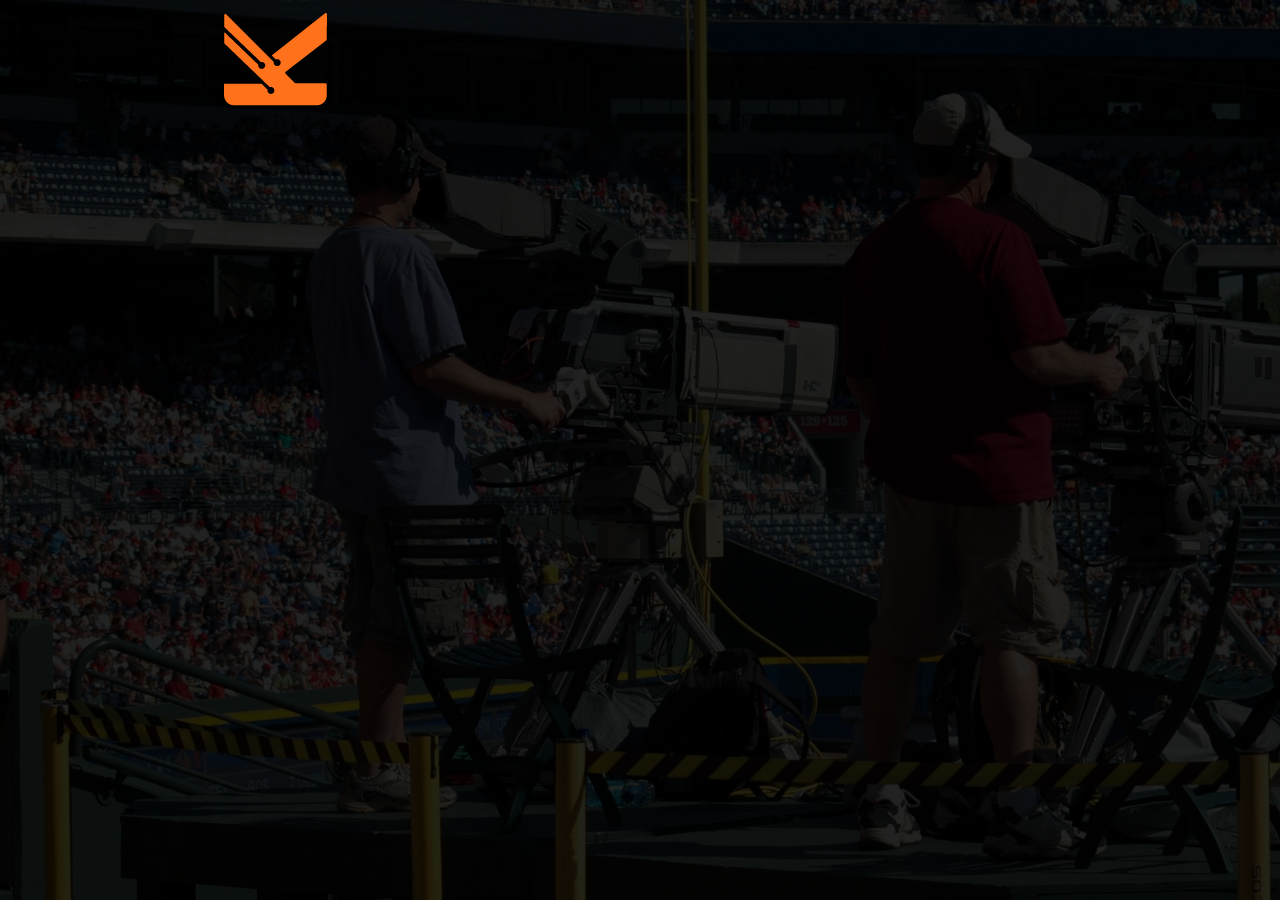
==== index2.html @ 62f9f516 "style :lipstick: mejora css y html" ====
<!DOCTYPE html>
<html lang="en">
<head>
    <meta charset="UTF-8">
    <meta name="viewport" content="width=device-width, initial-scale=1.0">
    <title>Document</title>
    <link rel="stylesheet" href="./index2.css">
</head>
<body>
    <div class="Logo">
        <img src="Imagenes/Logo.png" alt="">
    </div>
    <div class="Login2">
        <div class="Imagen"><img src="Imagenes/Logo-Login.png" alt=""></div>
        <p>Bienvenido de nuevo</p>
        <div class="Imagen2"><img src="" alt=""></div>
        <p>Andres Pedraza</p>
        <p>Usuario Administrador</p>
    </div>
</body>
</html>
---- index2.css ----
*{
    margin: 0;
    padding: 0;
    box-sizing: border-box;
}
body{
    display: flex;
    position: absolute;
    width: 100%;
    height: 100%;
    background-image: url(./Imagenes/Fondo.png);
    background-repeat: no-repeat;
    background-size: cover;
    background-color: #000;
}
.Logo{
    position: absolute;
    top: 23vi;
    left: 45vi;
    animation: logo 2s;
    opacity: 0;
}
@keyframes logo{
    0%{
        opacity: 1;
    }
    50%{
        opacity: 0;
    }
    100%{
        opacity: 1;
    }
}
.Login{
    position: absolute;
    background-color: white;
    width: 40vi;
    height: 30vi;
    top: 13vi;
    left: 29vi;
    animation: login 4s forwards;
    animation-delay: 2.5s;
    opacity: 0;
    border-radius: 67px;
}
@keyframes login{
    0%{
        opacity: 0;
    }
    100%{
        opacity: 1;
    }
}
.Imagen{
    position: absolute;
    top: 1vi;
    left: 17.5vi;
    z-index: 1;  
}
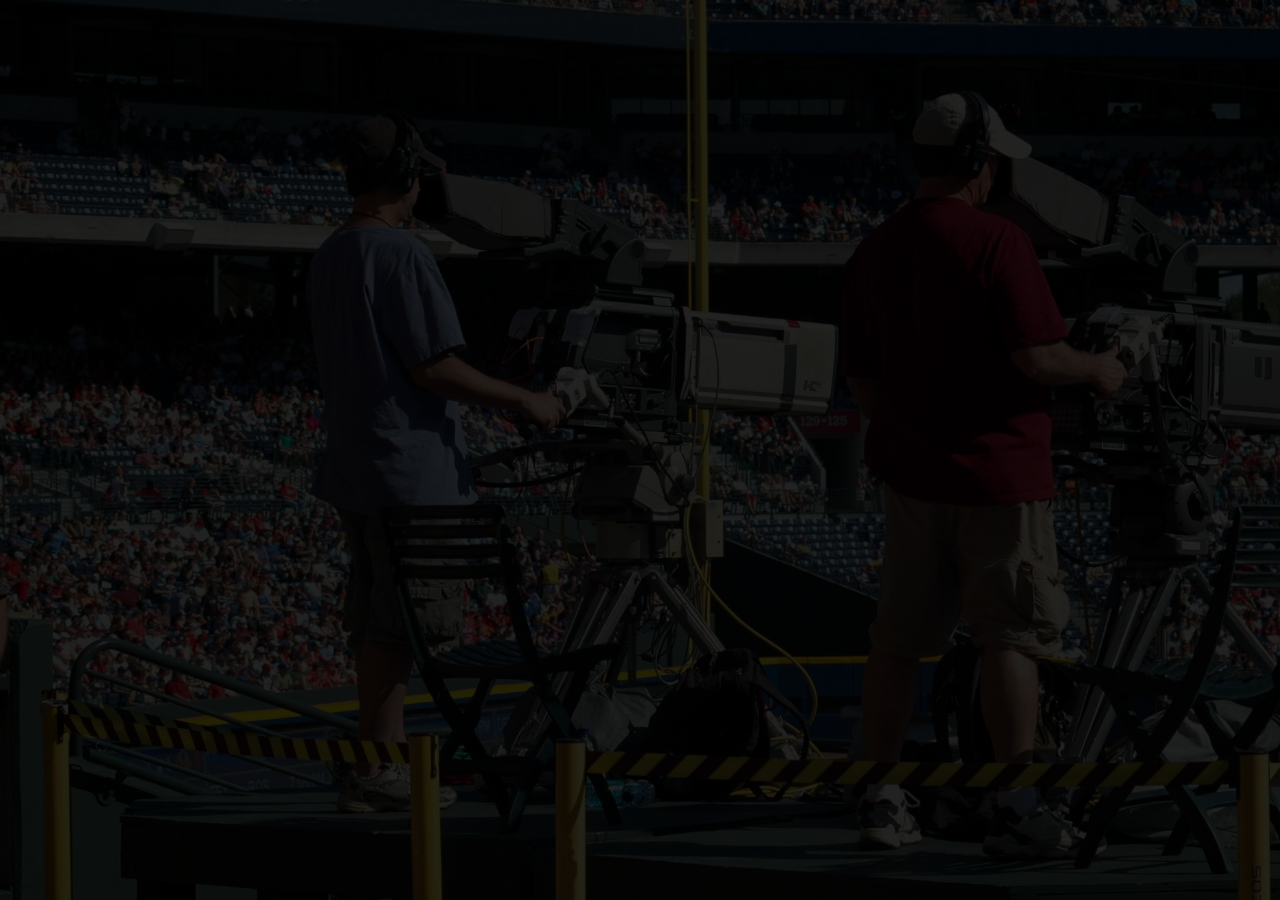
==== commit eba5b700: "feat :lipstick: html, css y images mejoras" ====
--- a/index2.html
+++ b/index2.html
@@ -5,6 +5,7 @@
     <meta name="viewport" content="width=device-width, initial-scale=1.0">
     <title>Document</title>
     <link rel="stylesheet" href="./index2.css">
+    <meta http-equiv="refresh" content="6; url=index3.html">
 </head>
 <body>
     <div class="Logo">
@@ -12,10 +13,10 @@
     </div>
     <div class="Login2">
         <div class="Imagen"><img src="Imagenes/Logo-Login.png" alt=""></div>
-        <p>Bienvenido de nuevo</p>
-        <div class="Imagen2"><img src="" alt=""></div>
-        <p>Andres Pedraza</p>
-        <p>Usuario Administrador</p>
+        <p class="Bienvenido">Bienvenido de nuevo</p>
+        <img src="./Imagenes/pp.png" alt="" class="ImagePedro">
+        <p class="Nombre">Pedro Felipe Gomez Bonilla</p>
+        <p class="Usuario">Usuario Administrador</p>
     </div>
 </body>
 </html>--- a/index2.css
+++ b/index2.css
@@ -1,3 +1,13 @@
+@font-face{
+    font-family: 'myriad pro light';
+    src: url(../fuentes/Myriad\ Pro\ Light.otf);
+}
+
+@font-face{
+    font-family: 'myriad pro regular';
+    src: url(../fuentes/Myriad\ Pro\ Regular.ttf);
+    font-weight: bold;
+}
 *{
     margin: 0;
     padding: 0;
@@ -13,38 +23,23 @@
     background-size: cover;
     background-color: #000;
 }
-.Logo{
-    position: absolute;
-    top: 23vi;
-    left: 45vi;
-    animation: logo 2s;
-    opacity: 0;
-}
-@keyframes logo{
-    0%{
-        opacity: 1;
-    }
-    50%{
-        opacity: 0;
-    }
-    100%{
-        opacity: 1;
-    }
-}
-.Login{
+.Login2{
     position: absolute;
     background-color: white;
-    width: 40vi;
-    height: 30vi;
-    top: 13vi;
+    width: 43.5vi;
+    height: 23vi;
+    top: 17vi;
     left: 29vi;
-    animation: login 4s forwards;
-    animation-delay: 2.5s;
+    animation: login 2s;
     opacity: 0;
     border-radius: 67px;
 }
+
 @keyframes login{
     0%{
+        opacity: 0;
+    }
+    50%{
         opacity: 0;
     }
     100%{
@@ -54,6 +49,53 @@
 .Imagen{
     position: absolute;
     top: 1vi;
-    left: 17.5vi;
-    z-index: 1;  
+    left: 19vi;
+}
+.Logo{
+    position: absolute;
+    top: 23vi;
+    left: 45vi;
+    animation: logo 2s forwards; 
+    animation-delay: 2s;
+    opacity: 0;
+}
+@keyframes logo{
+    0%{
+        opacity: 0;
+    }
+    50%{
+        opacity: 0;
+    }
+    100%{
+        opacity: 1;
+    }
+}
+.Bienvenido{
+    position: absolute;
+    top: 7vi;
+    left: 13vi;
+    font-size: 2.5em;
+    text-align: center;
+}
+.ImagePedro{
+    position: absolute;
+    width: 5vi;
+    height: 5vi;
+    top: 10vi;
+    left: 19vi;
+}
+
+.Nombre{
+    position: absolute;
+    top: 16vi;
+    left: 13vi;
+    font-size: 2em;
+    text-align: center;
+}
+.Usuario{
+    position: absolute;
+    top: 19vi;
+    left: 18vi;
+    font-size: 1em;
+    text-align: center;
 }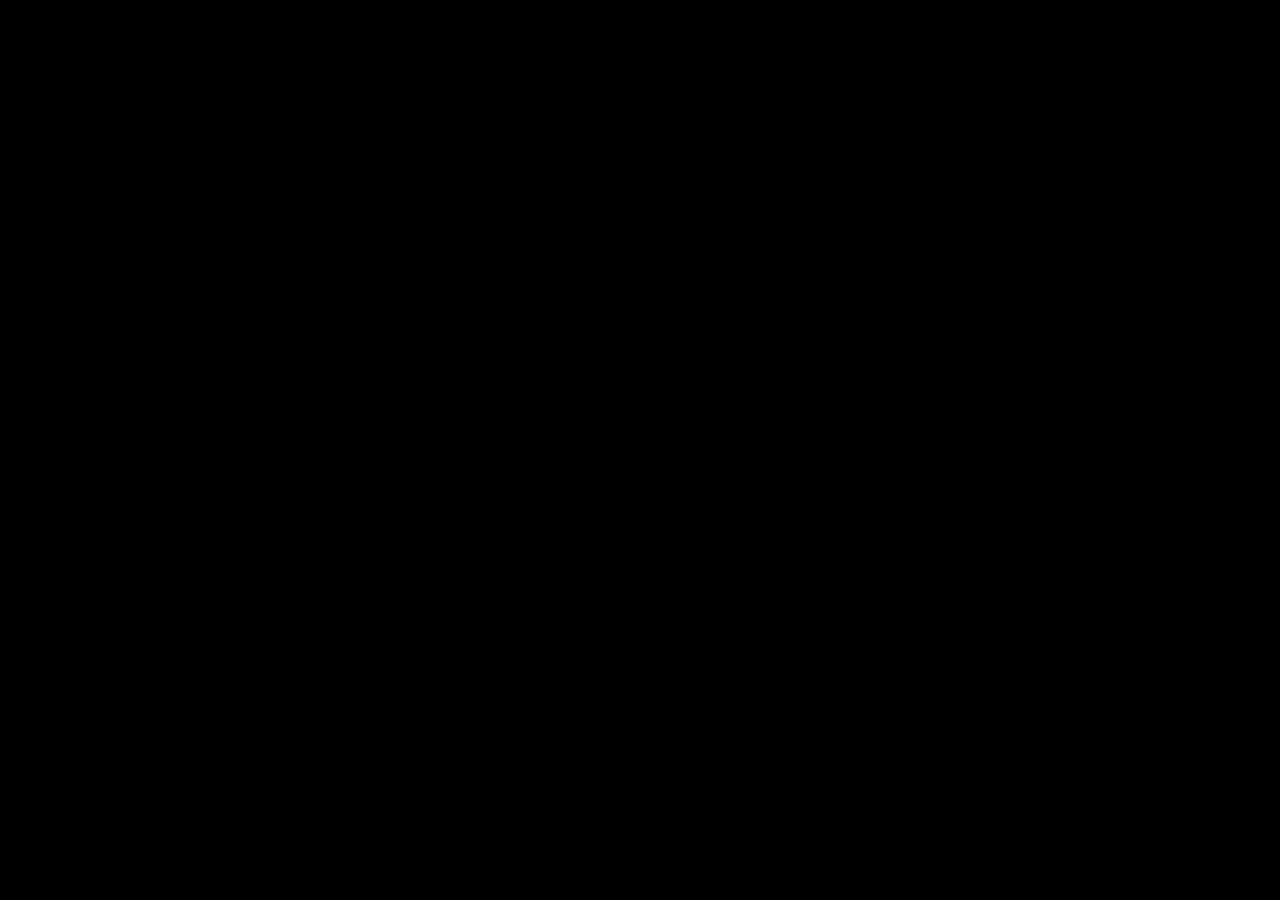
==== commit 0249c74d: "feat: :sparkles: finalizacion" ====
--- a/index2.html
+++ b/index2.html
@@ -4,17 +4,18 @@
     <meta charset="UTF-8">
     <meta name="viewport" content="width=device-width, initial-scale=1.0">
     <title>Document</title>
-    <link rel="stylesheet" href="./index2.css">
+    <link rel="stylesheet" href="./css/index2.css">
     <meta http-equiv="refresh" content="6; url=index3.html">
+    <link rel="icon" href="./storage/imge/kario sin kairo.png">
 </head>
 <body>
     <div class="Logo">
-        <img src="Imagenes/Logo.png" alt="">
+        <img src="./storage/imge/Logo.png" alt="">
     </div>
     <div class="Login2">
-        <div class="Imagen"><img src="Imagenes/Logo-Login.png" alt=""></div>
+        <div class="Imagen"><img src="./storage/imge/Logo-Login.png" alt=""></div>
         <p class="Bienvenido">Bienvenido de nuevo</p>
-        <img src="./Imagenes/pp.png" alt="" class="ImagePedro">
+        <img src="./storage/imge/pp.png" alt="" class="ImagePedro">
         <p class="Nombre">Pedro Felipe Gomez Bonilla</p>
         <p class="Usuario">Usuario Administrador</p>
     </div>
--- a/css/index2.css
+++ b/css/index2.css
@@ -0,0 +1,105 @@
+@font-face{
+    font-family: 'myriad pro light';
+    src: url(../storage/font/Myriad\ Pro\ Light.otf);
+}
+
+@font-face{
+    font-family: 'myriad pro regular';
+    src: url(../storage/font/Myriad\ Pro\ Regular.ttf);
+    font-weight: bold;
+}
+*{
+    margin: 0;
+    padding: 0;
+    box-sizing: border-box;
+}
+body{
+    display: flex;
+    position: absolute;
+    width: 100%;
+    height: 100%;
+    background-image: url(./Imagenes/Fondo.png);
+    background-repeat: no-repeat;
+    background-size: cover;
+    background-color: #000;
+}
+.Login2{
+    position: absolute;
+    background-color: white;
+    width: 43.5vi;
+    height: 23vi;
+    top: 17vi;
+    left: 29vi;
+    animation: login 3s;
+    opacity: 0;
+    border-radius: 67px;
+}
+
+@keyframes login{
+    0%{
+        opacity: 0;
+    }
+    50%{
+        opacity: 0;
+    }
+    100%{
+        opacity: 1;
+    }
+}
+.Imagen{
+    position: absolute;
+    top: 1vi;
+    left: 19vi;
+}
+.Logo{
+    position: absolute;
+    top: 23vi;
+    left: 45vi;
+    animation: logo 3s forwards; 
+    animation-delay: 3s;
+    opacity: 0;
+}
+@keyframes logo{
+    0%{
+        opacity: 0;
+    }
+    50%{
+        opacity: 0;
+    }
+    100%{
+        opacity: 1;
+    }
+}
+.Bienvenido{
+    position: absolute;
+    top: 7vi;
+    left: 13vi;
+    font-size: 2.5em;
+    text-align: center;
+}
+.ImagePedro{
+    position: absolute;
+    width: 5vi;
+    height: 5vi;
+    top: 10vi;
+    left: 19vi;
+}
+
+.Nombre{
+    position: absolute;
+    top: 16vi;
+    left: 13vi;
+    font-size: 2em;
+    text-align: center;
+}
+.Usuario{
+    position: absolute;
+    top: 19vi;
+    left: 18vi;
+    font-size: 1em;
+    text-align: center;
+}
+@media only screen 
+and (device-width: 390px) 
+and (device-height: 844px) 
+and (-webkit-device-pixel-ratio: 3) { }